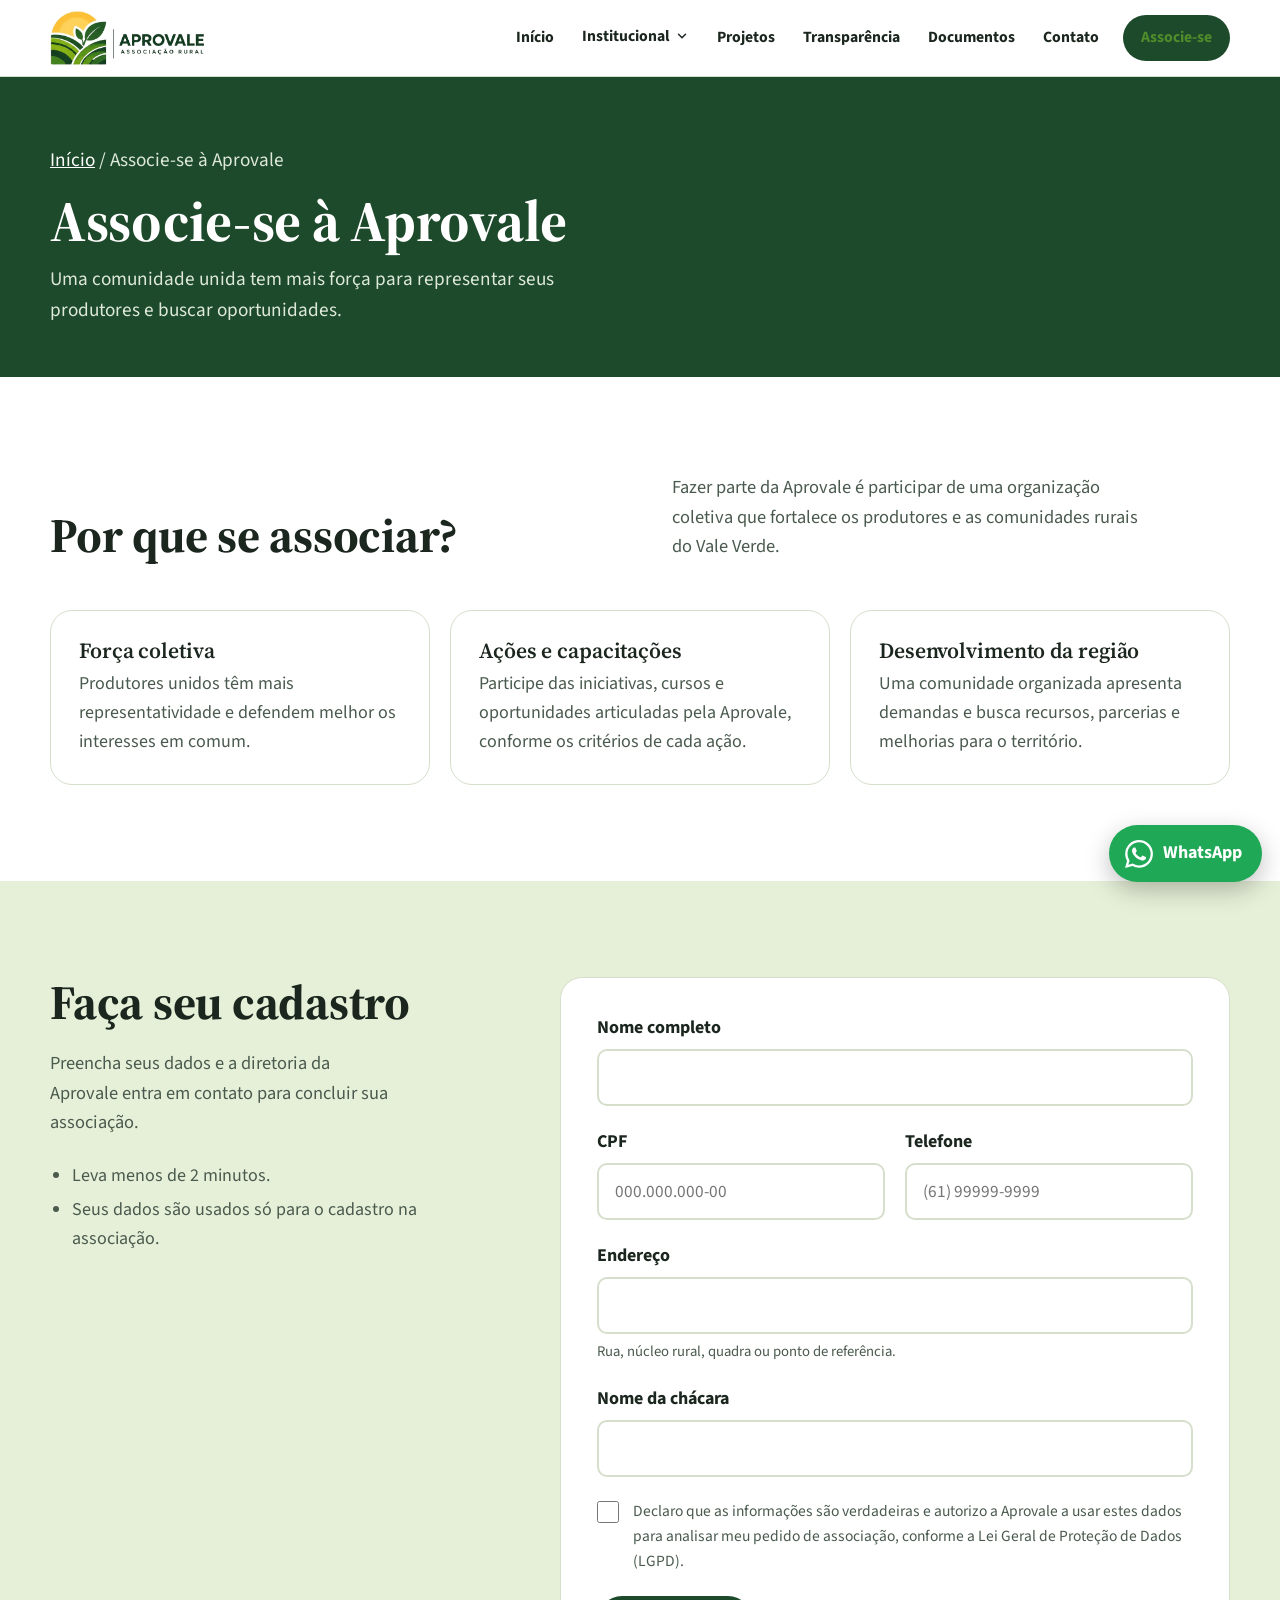
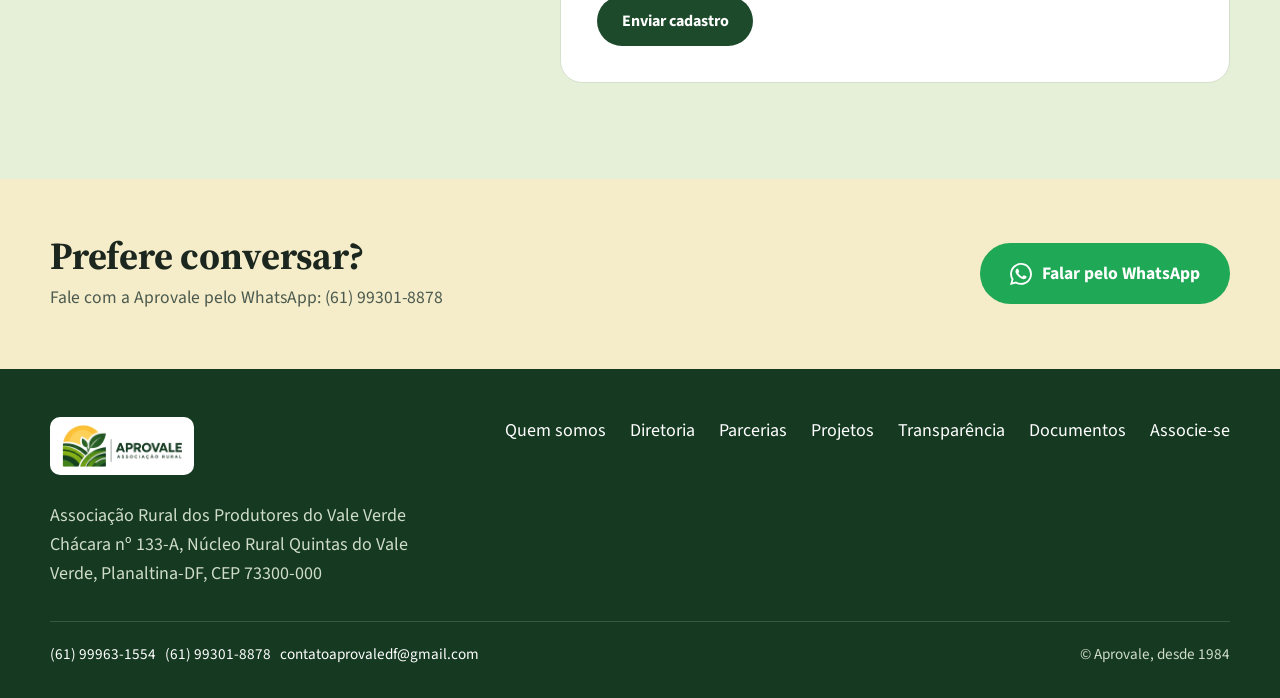
==== associe-se.html @ 52642b45 "Site da Aprovale: primeira versão para apresentação Co-Authored-By: Claude Opus 5.5 <noreply@anthrop" ====
<!doctype html>
<html lang="pt-BR">
<head>
<meta charset="utf-8">
<meta name="viewport" content="width=device-width, initial-scale=1">
<title>Associe-se – Aprovale</title>
<meta name="description" content="Faça parte da Associação Rural dos Produtores do Vale Verde (Aprovale). Preencha o cadastro e a diretoria entra em contato.">
<link rel="icon" href="img/favicon.jpg">
<link rel="preconnect" href="https://fonts.googleapis.com">
<link rel="preconnect" href="https://fonts.gstatic.com" crossorigin>
<link href="https://fonts.googleapis.com/css2?family=Source+Sans+3:ital,wght@0,400;0,600;0,700;1,400&family=Source+Serif+4:opsz,wght@8..60,600;8..60,700&display=swap" rel="stylesheet">
<link rel="stylesheet" href="css/estilo.css">
</head>
<body>
<a class="pular" href="#conteudo">Pular para o conteúdo</a>

<svg width="0" height="0" style="position:absolute" aria-hidden="true">
  <symbol id="i-folha" viewBox="0 0 24 24" fill="none" stroke="currentColor" stroke-width="2" stroke-linecap="round" stroke-linejoin="round"><path d="M11 20A7 7 0 0 1 9.8 6.1C15.5 5 17 4.48 19 2c1 2 2 4.18 2 8 0 5.5-4.78 10-10 10Z"/><path d="M2 21c0-3 1.850-5.36 5.08-6C9.5 14.52 12 13 13 12"/></symbol>
  <symbol id="i-whats" viewBox="0 0 24 24" fill="currentColor"><path d="M17.47 14.38c-.3-.15-1.76-.87-2.03-.97-.27-.1-.47-.15-.67.15-.2.3-.77.97-.94 1.17-.17.2-.35.22-.64.07-.3-.15-1.260-.46-2.4-1.48-.89-.79-1.49-1.77-1.66-2.07-.17-.3-.02-.46.13-.6.13-.14.3-.35.45-.52.15-.18.2-.3.3-.5.1-.2.05-.38-.03-.53-.07-.15-.67-1.6-.92-2.2-.24-.58-.49-.5-.67-.5h-.57c-.2 0-.52.07-.8.37-.27.3-1.04 1.02-1.04 2.48 0 1.47 1.07 2.88 1.21 3.08.15.2 2.1 3.2 5.08 4.49.71.3 1.27.49 1.7.63.72.23 1.37.2 1.88.12.57-.09 1.76-.72 2.01-1.42.25-.7.25-1.29.17-1.42-.07-.12-.27-.2-.57-.35M12.05 21.79h-.01a9.87 9.87 0 0 1-5.030-1.38l-.36-.21-3.74.98 1-3.65-.24-.37a9.86 9.86 0 0 1-1.51-5.26c0-5.45 4.44-9.88 9.89-9.88 2.64 0 5.12 1.03 6.99 2.9a9.82 9.82 0 0 1 2.89 6.99c0 5.45-4.43 9.88-9.88 9.88m8.41-18.3A11.82 11.82 0 0 0 12.05 0C5.5 0 .16 5.34.16 11.9c0 2.1.55 4.14 1.59 5.95L.06 24l6.3-1.65a11.88 11.88 0 0 0 5.68 1.45h.01c6.55 0 11.89-5.34 11.89-11.9 0-3.18-1.24-6.17-3.48-8.41Z"/></symbol>
</svg>

<header class="topo">
  <div class="wrap">
    <a class="marca" href="index.html"><img src="img/logo.png" alt="Aprovale – Associação Rural, página inicial" width="503" height="176"></a>
    <button class="menu-botao" type="button" aria-expanded="false" aria-controls="menu">Menu</button>
    <nav class="menu" id="menu" aria-label="Principal">
      <ul>
        <li><a href="index.html">Início</a></li>
        <li>
          <button class="sub-botao" type="button" aria-expanded="false" aria-controls="sub-inst">Institucional <svg viewBox="0 0 24 24" fill="none" stroke="currentColor" stroke-width="2.5" stroke-linecap="round" stroke-linejoin="round" aria-hidden="true"><path d="m6 9 6 6 6-6"/></svg></button>
          <ul class="submenu" id="sub-inst">
            <li><a href="quem-somos.html">Quem somos</a></li>
            <li><a href="diretoria.html">Diretoria</a></li>
            <li><a href="parcerias.html">Parcerias</a></li>
          </ul>
        </li>
        <li><a href="index.html#projetos">Projetos</a></li>
        <li><a href="index.html#transparencia">Transparência</a></li>
        <li><a href="documentos.html">Documentos</a></li>
        <li><a href="index.html#contato">Contato</a></li>
        <li><a class="menu-cta" href="associe-se.html" aria-current="page">Associe-se</a></li>
      </ul>
    </nav>
  </div>
</header>

<main id="conteudo">
<section class="pagina-topo">
  <div class="wrap">
    <p class="trilha"><a href="index.html">Início</a> / Associe-se à Aprovale</p>
    <h1>Associe-se à Aprovale</h1>
    <p>Uma comunidade unida tem mais força para representar seus produtores e buscar oportunidades.</p>
  </div>
</section>

<section class="secao">
  <div class="wrap">
    <div class="secao-cabeca">
      <h2>Por que se associar?</h2>
      <p>Fazer parte da Aprovale é participar de uma organização coletiva que fortalece os produtores e as comunidades rurais do Vale Verde.</p>
    </div>
    <ul class="cartoes">
      <li class="cartao"><h3>Força coletiva</h3><p>Produtores unidos têm mais representatividade e defendem melhor os interesses em comum.</p></li>
      <li class="cartao"><h3>Ações e capacitações</h3><p>Participe das iniciativas, cursos e oportunidades articuladas pela Aprovale, conforme os critérios de cada ação.</p></li>
      <li class="cartao"><h3>Desenvolvimento da região</h3><p>Uma comunidade organizada apresenta demandas e busca recursos, parcerias e melhorias para o território.</p></li>
    </ul>
  </div>
</section>

<section class="secao transp" id="cadastro">
  <div class="wrap associe">
    <div class="associe-texto">
      <h2>Faça seu cadastro</h2>
      <p>Preencha seus dados e a diretoria da Aprovale entra em contato para concluir sua associação.</p>
      <ul>
        <li>Leva menos de 2 minutos.</li>
        <li>Seus dados são usados só para o cadastro na associação.</li>
      </ul>
    </div>

    <form class="cadastro" data-envio="https://formsubmit.co/ajax/contatoaprovaledf@gmail.com" data-sucesso="Cadastro enviado. A diretoria vai entrar em contato pelo telefone informado.">
      <input type="hidden" name="_subject" value="Novo pedido de associação – site Aprovale">
      <input type="hidden" name="_template" value="table">
      <input type="text" name="_honey" class="mel" tabindex="-1" autocomplete="off" aria-hidden="true">

      <div class="campo inteiro">
        <label for="nome">Nome completo</label>
        <input type="text" id="nome" name="Nome completo" autocomplete="name" required minlength="5" data-error="nome-erro">
        <span class="erro-msg" id="nome-erro">Digite seu nome completo.</span>
      </div>
      <div class="campo">
        <label for="cpf">CPF</label>
        <input type="text" id="cpf" name="CPF" inputmode="numeric" placeholder="000.000.000-00" maxlength="14" required pattern="\d{3}\.\d{3}\.\d{3}-\d{2}" data-mascara="cpf" data-error="cpf-erro">
        <span class="erro-msg" id="cpf-erro">Digite um CPF válido, com 11 números.</span>
      </div>
      <div class="campo">
        <label for="telefone">Telefone</label>
        <input type="tel" id="telefone" name="Telefone" autocomplete="tel-national" inputmode="tel" placeholder="(61) 99999-9999" maxlength="15" required pattern="\(\d{2}\) \d{4,5}-\d{4}" data-mascara="telefone" data-error="tel-erro">
        <span class="erro-msg" id="tel-erro">Digite o telefone com DDD.</span>
      </div>
      <div class="campo inteiro">
        <label for="endereco">Endereço</label>
        <input type="text" id="endereco" name="Endereço" autocomplete="street-address" required minlength="5" data-error="end-erro" data-descricao="end-dica" aria-describedby="end-dica">
        <span class="dica" id="end-dica">Rua, núcleo rural, quadra ou ponto de referência.</span>
        <span class="erro-msg" id="end-erro">Digite seu endereço.</span>
      </div>
      <div class="campo inteiro">
        <label for="chacara">Nome da chácara</label>
        <input type="text" id="chacara" name="Nome da chácara" required data-error="chacara-erro">
        <span class="erro-msg" id="chacara-erro">Digite o nome da chácara.</span>
      </div>
      <div class="consentimento">
        <input type="checkbox" id="lgpd" name="Autorizou uso dos dados" value="Sim" required data-error="lgpd-erro">
        <label for="lgpd">Declaro que as informações são verdadeiras e autorizo a Aprovale a usar estes dados para analisar meu pedido de associação, conforme a Lei Geral de Proteção de Dados (LGPD).</label>
        <span class="erro-msg" id="lgpd-erro">Marque esta opção para enviar o cadastro.</span>
      </div>
      <div class="form-rodape">
        <button class="btn btn-mata" type="submit">Enviar cadastro</button>
        <p class="form-status" role="status" aria-live="polite"></p>
      </div>
    </form>
  </div>
</section>
</main>

<section class="faixa-whats" aria-labelledby="whats-titulo">
  <div class="wrap">
    <div>
      <h2 id="whats-titulo">Prefere conversar?</h2>
      <p>Fale com a Aprovale pelo WhatsApp: (61) 99301-8878</p>
    </div>
    <a class="btn btn-whats" href="https://wa.me/5561993018878?text=Ol%C3%A1!%20Vim%20pelo%20site%20da%20Aprovale." target="_blank" rel="noopener">
      <svg aria-hidden="true"><use href="#i-whats"/></svg> Falar pelo WhatsApp
    </a>
  </div>
</section>

<footer class="rodape">
  <div class="wrap">
    <div>
      <a class="rodape-logo" href="index.html"><img src="img/logo.png" alt="Aprovale – Associação Rural, página inicial" width="503" height="176" loading="lazy"></a>
      <p style="margin-top:18px; max-width:40ch">Associação Rural dos Produtores do Vale Verde<br>Chácara nº 133-A, Núcleo Rural Quintas do Vale Verde, Planaltina-DF, CEP 73300-000</p>
    </div>
    <nav aria-label="Rodapé">
      <ul>
        <li><a href="quem-somos.html">Quem somos</a></li>
        <li><a href="diretoria.html">Diretoria</a></li>
        <li><a href="parcerias.html">Parcerias</a></li>
        <li><a href="index.html#projetos">Projetos</a></li>
        <li><a href="index.html#transparencia">Transparência</a></li>
        <li><a href="documentos.html">Documentos</a></li>
        <li><a href="associe-se.html">Associe-se</a></li>
      </ul>
    </nav>
    <div class="rodape-base">
      <span><a href="tel:+5561999631554">(61) 99963-1554</a> &nbsp; <a href="tel:+5561993018878">(61) 99301-8878</a> &nbsp; <a href="mailto:contatoaprovaledf@gmail.com">contatoaprovaledf@gmail.com</a></span>
      <span>© Aprovale, desde 1984</span>
    </div>
  </div>
</footer>

<a class="whats-flutuante" href="https://wa.me/5561993018878?text=Ol%C3%A1!%20Vim%20pelo%20site%20da%20Aprovale." target="_blank" rel="noopener" aria-label="Falar pelo WhatsApp">
  <svg aria-hidden="true"><use href="#i-whats"/></svg><span>WhatsApp</span>
</a>

<script src="js/site.js" defer></script>
</body>
</html>
---- css/estilo.css ----
:root {
  --mata: #1d4a2b;       /* verde escuro do logo */
  --mata-2: #163a21;
  --folha: #4f8c2b;      /* verde folha */
  --broto: #e6f0d8;      /* verde bem claro, fundos */
  --sol: #f2a21b;        /* amarelo-sol do logo */
  --palha: #f5ecc9;      /* creme do logo, usado só em faixas */
  --papel: #ffffff;
  --tinta: #1b261e;
  --tinta-suave: #4a5a4e;
  --linha: #d5dfcb;
  --whats: #1fa855;
  --erro: #b3261e;
  --raio-g: 22px;
  --raio-p: 10px;
  --largura: 1180px;
  --titulo: "Source Serif 4", Georgia, "Times New Roman", serif;
  --texto: "Source Sans 3", "Segoe UI", system-ui, sans-serif;
}

*, *::before, *::after { box-sizing: border-box; }
html { scroll-padding-top: 88px; }
@media (prefers-reduced-motion: no-preference) { html { scroll-behavior: smooth; } }
body {
  margin: 0;
  background: var(--papel);
  color: var(--tinta);
  font: 400 1.125rem/1.6 var(--texto);
  -webkit-font-smoothing: antialiased;
}
img { max-width: 100%; height: auto; display: block; }
a { color: var(--mata); }
h1, h2, h3 { font-family: var(--titulo); line-height: 1.08; margin: 0; letter-spacing: -0.005em; }
h2 { font-size: clamp(2rem, 4.2vw, 3rem); font-weight: 700; }
h3 { font-size: 1.35rem; font-weight: 600; }
p { margin: 0; }
.wrap { width: min(100% - 32px, var(--largura)); margin-inline: auto; }
.visually-hidden:where(:not(:focus-within, :active)) {
  position: absolute !important; clip-path: inset(50%) !important; overflow: hidden !important;
  width: 1px !important; height: 1px !important; margin: -1px !important; padding: 0 !important;
  border: 0 !important; white-space: nowrap !important;
}
:focus-visible { outline: 3px solid var(--sol); outline-offset: 3px; border-radius: 4px; }
.pular { position: absolute; left: 16px; top: -60px; background: var(--mata); color: #fff; padding: 10px 16px; border-radius: var(--raio-p); z-index: 100; }
.pular:focus { top: 12px; }

/* ---------- botões ---------- */
.btn {
  display: inline-flex; align-items: center; gap: .55em; justify-content: center;
  font: 700 1rem/1 var(--texto); text-decoration: none; cursor: pointer;
  padding: .95em 1.4em; border-radius: 999px; border: 2px solid transparent;
  touch-action: manipulation;
}
.btn-sol { background: var(--sol); color: var(--mata-2); }
.btn-sol:hover { background: #ffb636; }
.btn-linha { border-color: currentColor; color: inherit; background: transparent; }
.btn-linha:hover { background: rgb(255 255 255 / .1); }
.btn-mata { background: var(--mata); color: #fff; }
.btn-mata:hover { background: var(--mata-2); }
.btn svg { width: 1.25em; height: 1.25em; flex: none; }

/* ---------- cabeçalho ---------- */
.topo { position: sticky; top: 0; z-index: 50; background: #fff; border-bottom: 1px solid var(--linha); }
.topo .wrap { display: flex; align-items: center; justify-content: space-between; gap: 24px; min-height: 76px; }
.marca img { height: 54px; width: auto; }
.menu ul { display: flex; gap: 4px; list-style: none; margin: 0; padding: 0; }
.menu a { display: block; padding: 10px 12px; text-decoration: none; color: var(--tinta); font-weight: 700; font-size: .98rem; border-radius: var(--raio-p); }
.menu a:hover { background: var(--broto); }
.menu .menu-cta { background: var(--mata); color: #fff; margin-left: 8px; padding-inline: 18px; border-radius: 999px; }
.menu .menu-cta:hover { background: var(--mata-2); }
.menu-botao { display: none; }
@media (max-width: 960px) {
  .menu-botao { display: inline-flex; align-items: center; gap: 8px; background: none; border: 2px solid var(--mata); color: var(--mata); font: 700 1rem var(--texto); padding: 8px 14px; border-radius: 999px; cursor: pointer; }
  .menu { position: absolute; inset: 100% 0 auto; background: #fff; border-bottom: 1px solid var(--linha); display: none; }
  .menu.aberto { display: block; }
  .menu ul { flex-direction: column; padding: 8px 16px 20px; }
  .menu a { padding: 14px 8px; font-size: 1.1rem; }
  .menu .menu-cta { margin: 8px 0 0; text-align: center; }
}

/* ---------- hero ---------- */
.hero { position: relative; isolation: isolate; color: #fff; background: var(--mata-2); overflow: hidden; }
.hero-fundo { position: absolute; inset: 0; width: 100%; height: 100%; object-fit: cover; object-position: 70% center; z-index: -2; }
.hero::before { /* escurece o lado do texto para dar leitura */
  content: ""; position: absolute; inset: 0; z-index: -1;
  background: linear-gradient(90deg, rgb(14 36 20 / .88) 0%, rgb(14 36 20 / .7) 38%, rgb(14 36 20 / .15) 70%, rgb(14 36 20 / 0) 100%);
}
.hero .wrap { min-height: min(78vh, 720px); display: flex; flex-direction: column; justify-content: center; padding-block: 80px; }
.hero h1 { font-size: clamp(2.5rem, 5.6vw, 4.3rem); font-weight: 700; max-width: 14ch; text-shadow: 0 2px 18px rgb(0 0 0 / .35); }
.hero p { font-size: 1.25rem; max-width: 36ch; margin-top: 22px; color: #eef3ea; }
.hero .acoes { display: flex; flex-wrap: wrap; gap: 12px; margin-top: 34px; }
@media (max-width: 860px) {
  .hero .wrap { min-height: 0; padding-block: 64px 72px; }
  .hero::before { background: linear-gradient(180deg, rgb(14 36 20 / .55) 0%, rgb(14 36 20 / .85) 100%); }
}

/* ---------- seções ---------- */
.secao { padding-block: 96px; }
.secao-cabeca { display: grid; grid-template-columns: minmax(0, 1fr) minmax(0, 1fr); gap: 32px 64px; align-items: end; margin-bottom: 48px; }
.secao-cabeca p { color: var(--tinta-suave); font-size: 1.15rem; max-width: 52ch; }
@media (max-width: 860px) { .secao { padding-block: 64px; } .secao-cabeca { grid-template-columns: 1fr; margin-bottom: 32px; } }

/* ---------- quem somos ---------- */
.quem { display: grid; grid-template-columns: 0.9fr 1.1fr; gap: 64px; align-items: start; }
.quem-intro p { font-size: 1.3rem; line-height: 1.5; margin-top: 24px; max-width: 30ch; }
.quem-intro img { margin-top: 36px; border-radius: var(--raio-g); aspect-ratio: 4 / 3; object-fit: cover; width: 100%; }
.objetivos { list-style: none; margin: 0; padding: 0; border-top: 2px solid var(--mata); }
.objetivos li { display: grid; grid-template-columns: 44px 1fr; gap: 16px; padding: 22px 0; border-bottom: 1px solid var(--linha); }
.objetivos svg { width: 32px; height: 32px; color: var(--folha); margin-top: 2px; }
.objetivos strong { display: block; font-family: var(--titulo); font-size: 1.2rem; font-weight: 600; margin-bottom: 4px; }
.objetivos span { color: var(--tinta-suave); }
@media (max-width: 860px) { .quem { grid-template-columns: 1fr; gap: 40px; } }

/* ---------- vitrine de cursos (o destaque da página) ---------- */
.vitrine-secao { background: var(--mata-2); color: #fff; }
.vitrine-secao .secao-cabeca p { color: #cfdcc8; }

.vitrine { position: relative; }
.vitrine-palco { position: relative; border-radius: var(--raio-g); overflow: hidden; background: #0d2414; }
.vitrine-trilho {
  position: relative; display: flex; overflow-x: auto; scroll-snap-type: x mandatory;
  scrollbar-width: none; touch-action: pan-x pan-y; height: clamp(320px, 62vh, 640px);
}
.vitrine-trilho::-webkit-scrollbar { display: none; }
@media (prefers-reduced-motion: no-preference) { .vitrine-trilho { scroll-behavior: smooth; } }
.slide { flex: 0 0 100%; margin: 0; position: relative; scroll-snap-align: center; overflow: hidden; }
.slide-fundo { /* fundo desfocado atrás da foto */
  position: absolute; inset: -40px; background-position: center; background-size: cover; background-repeat: no-repeat;
  filter: blur(28px) brightness(.55) saturate(1.1);
}
.slide img { position: absolute; inset: 0; width: 100%; height: 100%; object-fit: contain; }
.vitrine-setas { position: absolute; inset: 0; display: flex; align-items: center; justify-content: space-between; padding: 0 16px; pointer-events: none; z-index: 2; }
.vitrine-setas button, .vitrine-pausa {
  pointer-events: auto; width: 52px; height: 52px; border-radius: 50%; border: 0; cursor: pointer;
  background: rgb(255 255 255 / .92); color: var(--mata-2); display: grid; place-items: center;
  box-shadow: 0 4px 18px rgb(0 0 0 / .3); touch-action: manipulation;
}
.vitrine-setas button:hover, .vitrine-pausa:hover { background: #fff; }
.vitrine-setas svg, .vitrine-pausa svg { width: 24px; height: 24px; }
.vitrine-pausa { position: absolute; right: 16px; bottom: 16px; z-index: 3; width: auto; height: 44px; padding: 0 16px; border-radius: 999px; gap: 8px; display: inline-flex; align-items: center; font: 700 .95rem var(--texto); }
.vitrine-pausa svg { width: 18px; height: 18px; }
.vitrine-pausa[data-pausado="true"] .ic-pausa, .vitrine-pausa[data-pausado="false"] .ic-play { display: none; }
.vitrine-progresso { position: absolute; left: 0; bottom: 0; height: 4px; width: 100%; background: var(--sol); transform-origin: left; transform: scaleX(0); z-index: 3; }


.miniaturas { display: flex; gap: 8px; overflow-x: auto; padding: 12px 2px 6px; scrollbar-width: thin; scrollbar-color: rgb(255 255 255 / .3) transparent; }
.miniaturas button { flex: none; width: 96px; aspect-ratio: 4 / 3; padding: 0; border: 3px solid transparent; border-radius: 8px; overflow: hidden; cursor: pointer; background: none; opacity: .6; touch-action: manipulation; }
.miniaturas button:hover { opacity: .9; }
.miniaturas button[aria-current="true"] { border-color: var(--sol); opacity: 1; }
.miniaturas img { width: 100%; height: 100%; object-fit: cover; }
@media (max-width: 640px) {
  .vitrine-setas button { width: 44px; height: 44px; }
  .vitrine-trilho { height: auto; aspect-ratio: 4 / 3; }
  .miniaturas button { width: 76px; }
}

/* ---------- diretoria ---------- */
.diretoria { display: grid; grid-template-columns: repeat(3, 1fr); gap: 0; border-top: 2px solid var(--mata); }
.diretoria li { list-style: none; padding: 32px 28px 8px 0; display: grid; grid-template-columns: 72px 1fr; gap: 18px; align-items: center; }
.diretoria li + li { border-left: 1px solid var(--linha); padding-left: 28px; }
.diretoria ul { display: contents; }
.monograma { width: 72px; aspect-ratio: 1; border-radius: 50%; background: var(--broto); color: var(--mata); display: grid; place-items: center; font: 700 1.5rem var(--titulo); }
.diretoria li:first-child .monograma { background: var(--sol); color: var(--mata-2); }
.cargo { color: var(--folha); font-weight: 700; }
.nome { font-family: var(--titulo); font-size: 1.3rem; font-weight: 600; line-height: 1.2; }
@media (max-width: 860px) {
  .diretoria { grid-template-columns: 1fr; }
  .diretoria li { padding: 22px 0; border-bottom: 1px solid var(--linha); }
  .diretoria li + li { border-left: 0; padding-left: 0; }
}

/* ---------- transparência ---------- */
.transp { background: var(--broto); }
.leis { display: grid; grid-template-columns: 1fr 1fr; gap: 20px; margin-bottom: 48px; }
.lei { background: #fff; border-radius: var(--raio-g); padding: 28px; border: 1px solid var(--linha); }
.lei h3 { margin-bottom: 6px; }
.lei .apelido { color: var(--folha); font-weight: 700; margin-bottom: 12px; }
.lei p + p { margin-top: 10px; color: var(--tinta-suave); }
.lei a { font-weight: 700; display: inline-block; margin-top: 14px; }
@media (max-width: 760px) { .leis { grid-template-columns: 1fr; } }
.tabela-titulo { display: flex; flex-wrap: wrap; justify-content: space-between; align-items: end; gap: 12px; margin-bottom: 16px; }
.tabela-titulo p { color: var(--tinta-suave); }
.tabela-rolagem { overflow-x: auto; background: #fff; border-radius: var(--raio-g); border: 1px solid var(--linha); }
table { width: 100%; border-collapse: collapse; min-width: 760px; font-size: .98rem; }
th, td { text-align: left; padding: 16px 18px; border-bottom: 1px solid var(--linha); vertical-align: top; }
th { background: var(--mata); color: #fff; font-weight: 700; }
th:first-child { border-top-left-radius: calc(var(--raio-g) - 1px); }
th:last-child { border-top-right-radius: calc(var(--raio-g) - 1px); }
tbody tr:last-child td { border-bottom: 0; }
.vazio td { text-align: center; color: var(--tinta-suave); padding: 40px 24px; }
.vazio strong { display: block; color: var(--tinta); font-size: 1.1rem; margin-bottom: 4px; }
.docs { display: grid; grid-template-columns: repeat(4, 1fr); gap: 16px; margin-top: 48px; padding: 0; list-style: none; }
.docs li { background: #fff; border: 1px dashed #a9bb9c; border-radius: var(--raio-p); padding: 20px; }
.docs strong { display: block; font-family: var(--titulo); font-weight: 600; font-size: 1.1rem; }
.docs span { color: var(--tinta-suave); font-size: .95rem; }
@media (max-width: 860px) { .docs { grid-template-columns: 1fr 1fr; } }
@media (max-width: 480px) { .docs { grid-template-columns: 1fr; } }
.pedido { margin-top: 32px; color: var(--tinta-suave); }

/* ---------- associe-se (formulário) ---------- */
.associe { display: grid; grid-template-columns: 0.8fr 1.2fr; gap: 64px; align-items: start; }
.associe-texto p { margin-top: 20px; font-size: 1.15rem; color: var(--tinta-suave); max-width: 38ch; }
.associe-texto ul { margin: 24px 0 0; padding-left: 1.2em; color: var(--tinta-suave); }
.associe-texto li { margin-bottom: 6px; }
form.cadastro { background: #fff; border: 1px solid var(--linha); border-radius: var(--raio-g); padding: 36px; display: grid; grid-template-columns: 1fr 1fr; gap: 22px 20px; }
.campo { display: grid; gap: 6px; align-content: start; }
.campo.inteiro { grid-column: 1 / -1; }
.campo label { font-weight: 700; }
.campo .dica { color: var(--tinta-suave); font-size: .92rem; }
.campo input[type="text"], .campo input[type="tel"] {
  font: 400 1.08rem var(--texto); color: var(--tinta); padding: 14px 16px; border: 2px solid var(--linha);
  border-radius: var(--raio-p); background: var(--papel); width: 100%;
}
.campo input:focus-visible { outline: 3px solid var(--sol); outline-offset: 1px; border-color: var(--mata); }
.erro-msg { display: none; color: var(--erro); font-size: .95rem; font-weight: 700; }
.campo :is(input:user-invalid, input.user-invalid-fallback) { border-color: var(--erro); background: #fdf0ef; }
.campo :is(input:user-invalid, input.user-invalid-fallback) ~ .erro-msg { display: block; }
.consentimento { grid-column: 1 / -1; display: grid; grid-template-columns: 24px 1fr; gap: 12px; align-items: start; color: var(--tinta-suave); font-size: .97rem; }
.consentimento input { width: 22px; height: 22px; margin: 2px 0 0; accent-color: var(--mata); }
.consentimento .erro-msg { grid-column: 2; }
.consentimento input:user-invalid ~ .erro-msg { display: block; }
.form-rodape { grid-column: 1 / -1; display: flex; flex-wrap: wrap; gap: 16px; align-items: center; }
.form-status { font-weight: 700; }
.form-status.ok { color: var(--folha); }
.form-status.falha { color: var(--erro); }
.mel { position: absolute; left: -9999px; }
@media (max-width: 860px) {
  .associe { grid-template-columns: 1fr; gap: 32px; }
  form.cadastro { grid-template-columns: 1fr; padding: 24px 20px; }
}

/* ---------- faixa WhatsApp + rodapé ---------- */
.faixa-whats { background: var(--palha); }
.faixa-whats .wrap { display: flex; flex-wrap: wrap; align-items: center; justify-content: space-between; gap: 24px; padding-block: 56px; }
.faixa-whats h2 { font-size: clamp(1.7rem, 3.4vw, 2.4rem); }
.faixa-whats p { margin-top: 8px; color: var(--tinta-suave); font-size: 1.1rem; }
.btn-whats { background: var(--whats); color: #fff; font-size: 1.1rem; padding: 1em 1.6em; }
.btn-whats:hover { background: #178f47; }
.rodape { background: var(--mata-2); color: #cfdcc8; padding-block: 48px 32px; }
.rodape .wrap { display: grid; grid-template-columns: auto 1fr; gap: 32px 64px; align-items: start; }
.rodape-logo { background: #fff; border-radius: var(--raio-p); padding: 8px 12px; display: inline-block; }
.rodape-logo img { height: 42px; width: auto; }
.rodape nav ul { display: flex; flex-wrap: wrap; gap: 8px 24px; list-style: none; margin: 0; padding: 0; justify-content: flex-end; }
.rodape a { color: #fff; text-decoration: none; }
.rodape a:hover { text-decoration: underline; }
.rodape-base { grid-column: 1 / -1; border-top: 1px solid rgb(255 255 255 / .15); padding-top: 20px; display: flex; flex-wrap: wrap; justify-content: space-between; gap: 12px; font-size: .95rem; }
@media (max-width: 760px) { .rodape .wrap { grid-template-columns: 1fr; } .rodape nav ul { justify-content: flex-start; } }

.whats-flutuante {
  position: fixed; right: 18px; bottom: 18px; z-index: 60; display: inline-flex; align-items: center; gap: 10px;
  background: var(--whats); color: #fff; text-decoration: none; font-weight: 700; border-radius: 999px;
  padding: 14px 20px 14px 16px; box-shadow: 0 8px 24px rgb(0 0 0 / .25);
}
.whats-flutuante:hover { background: #178f47; }
.whats-flutuante svg { width: 28px; height: 28px; }
@media (max-width: 640px) { .whats-flutuante span { display: none; } .whats-flutuante { padding: 14px; } }

/* =====================================================================
   Estrutura de várias páginas
   ===================================================================== */

/* ---------- menu suspenso "Institucional" ---------- */
.menu li { position: relative; }
.menu a[aria-current="page"] { color: var(--folha); }
.sub-botao {
  display: flex; align-items: center; gap: 6px; padding: 10px 12px; background: none; border: 0;
  font: 700 .98rem var(--texto); color: var(--tinta); cursor: pointer; border-radius: var(--raio-p);
}
.sub-botao:hover { background: var(--broto); }
.sub-botao svg { width: 14px; height: 14px; }
.sub-botao.ativo { color: var(--folha); }
.submenu {
  display: none; position: absolute; top: 100%; left: 0; min-width: 210px; z-index: 5;
  flex-direction: column; gap: 2px; list-style: none; margin: 0; padding: 6px;
  background: #fff; border: 1px solid var(--linha); border-radius: var(--raio-p);
  box-shadow: 0 12px 30px rgb(22 58 33 / .14);
}
.menu .submenu { display: none; flex-direction: column; }
.menu li:hover > .submenu,
.menu li:focus-within > .submenu,
.sub-botao[aria-expanded="true"] + .submenu { display: flex; }
@media (max-width: 960px) {
  .menu .submenu { display: flex; position: static; border: 0; box-shadow: none; padding: 0 0 0 16px; min-width: 0; }
  .sub-botao { padding: 14px 8px; font-size: 1.1rem; width: 100%; cursor: default; }
  .sub-botao:hover { background: none; }
  .sub-botao svg { display: none; }
}

/* ---------- topo das páginas internas ---------- */
.pagina-topo { background: var(--mata); color: #fff; padding-block: 56px 52px; }
.pagina-topo h1 { font-size: clamp(2.3rem, 5vw, 3.6rem); font-weight: 700; }
.pagina-topo p { margin-top: 12px; font-size: 1.2rem; color: #dfe9da; max-width: 52ch; }
.trilha { font-size: .95rem; margin-bottom: 14px; color: #cfdcc8; }
.trilha a { color: #fff; }

.texto-corrido { max-width: 68ch; font-size: 1.15rem; }
.texto-corrido p + p { margin-top: 1em; }
.texto-corrido h2 { margin-bottom: 20px; }

.dois-col { display: grid; grid-template-columns: 1.1fr 0.9fr; gap: 64px; align-items: start; }
.dois-col img { border-radius: var(--raio-g); aspect-ratio: 4 / 3; object-fit: cover; width: 100%; }
@media (max-width: 860px) { .dois-col { grid-template-columns: 1fr; gap: 36px; } }

/* ---------- cartões (parcerias, por que se associar) ---------- */
.cartoes { display: grid; grid-template-columns: repeat(3, 1fr); gap: 20px; padding: 0; margin: 0; list-style: none; }
.cartao { border: 1px solid var(--linha); border-radius: var(--raio-g); padding: 28px; background: #fff; }
.cartao h3 { margin-bottom: 8px; }
.cartao p { color: var(--tinta-suave); }
@media (max-width: 860px) { .cartoes { grid-template-columns: 1fr; } }

/* ---------- vitrine: contador e texto dos cursos ---------- */
.vitrine-contador {
  position: absolute; left: 16px; top: 16px; z-index: 3; background: rgb(0 0 0 / .55); color: #fff;
  padding: 6px 14px; border-radius: 999px; font-weight: 700; font-size: .95rem;
}
.cursos-texto { margin-top: 56px; display: grid; grid-template-columns: 0.8fr 1.2fr; gap: 24px 64px; align-items: start; }
.cursos-texto h3 { font-size: clamp(1.6rem, 3vw, 2.1rem); font-weight: 700; }
.cursos-texto > div > p { color: #cfdcc8; margin-top: 14px; font-size: 1.12rem; }
.cursos-lista { list-style: none; margin: 0; padding: 0; border-top: 1px solid rgb(255 255 255 / .2); }
.cursos-lista li { padding: 18px 0; border-bottom: 1px solid rgb(255 255 255 / .2); }
.cursos-lista strong { display: block; font-family: var(--titulo); font-size: 1.25rem; font-weight: 600; color: #fff; margin-bottom: 2px; }
.cursos-lista span { color: #d8e4d2; }
@media (max-width: 860px) { .cursos-texto { grid-template-columns: 1fr; margin-top: 40px; } }

/* ---------- diretoria (página própria, 6 cargos) ---------- */
.diretoria { grid-template-columns: repeat(3, 1fr); gap: 0 32px; border-top: 0; padding: 0; margin: 0; }
.diretoria li, .diretoria li + li { border-left: 0; border-top: 2px solid var(--mata); padding: 28px 0; }
.diretoria li.vaga { border-top-color: var(--linha); }
.diretoria li.vaga .nome { color: var(--tinta-suave); font-style: italic; font-weight: 400; }
.diretoria li.vaga .monograma { background: #f1f4ee; color: #9aa89c; }
@media (max-width: 860px) { .diretoria { grid-template-columns: 1fr; } .diretoria li { border-bottom: 0; } }

/* ---------- contato ---------- */
.contato { display: grid; grid-template-columns: 0.85fr 1.15fr; gap: 56px; align-items: start; }
.contato-info { display: grid; gap: 24px; margin: 0; }
.contato-info dt { font-weight: 700; color: var(--mata); }
.contato-info dd { margin: 4px 0 0; color: var(--tinta-suave); }
.contato-info a { color: var(--tinta); font-weight: 600; }
@media (max-width: 860px) { .contato { grid-template-columns: 1fr; gap: 36px; } }
.campo input[type="email"], .campo textarea {
  font: 400 1.08rem var(--texto); color: var(--tinta); padding: 14px 16px; border: 2px solid var(--linha);
  border-radius: var(--raio-p); background: #fff; width: 100%;
}
.campo textarea { min-height: 140px; resize: vertical; }
.campo :is(textarea:user-invalid) { border-color: var(--erro); background: #fdf0ef; }
.campo textarea:user-invalid ~ .erro-msg { display: block; }
.campo input[type="text"], .campo input[type="tel"] { background: #fff; }

/* ---------- documentos ---------- */
.docs-pagina { grid-template-columns: repeat(3, 1fr); margin-top: 0; }
@media (max-width: 860px) { .docs-pagina { grid-template-columns: 1fr 1fr; } }
@media (max-width: 480px) { .docs-pagina { grid-template-columns: 1fr; } }
.ver-docs { margin-top: 28px; }
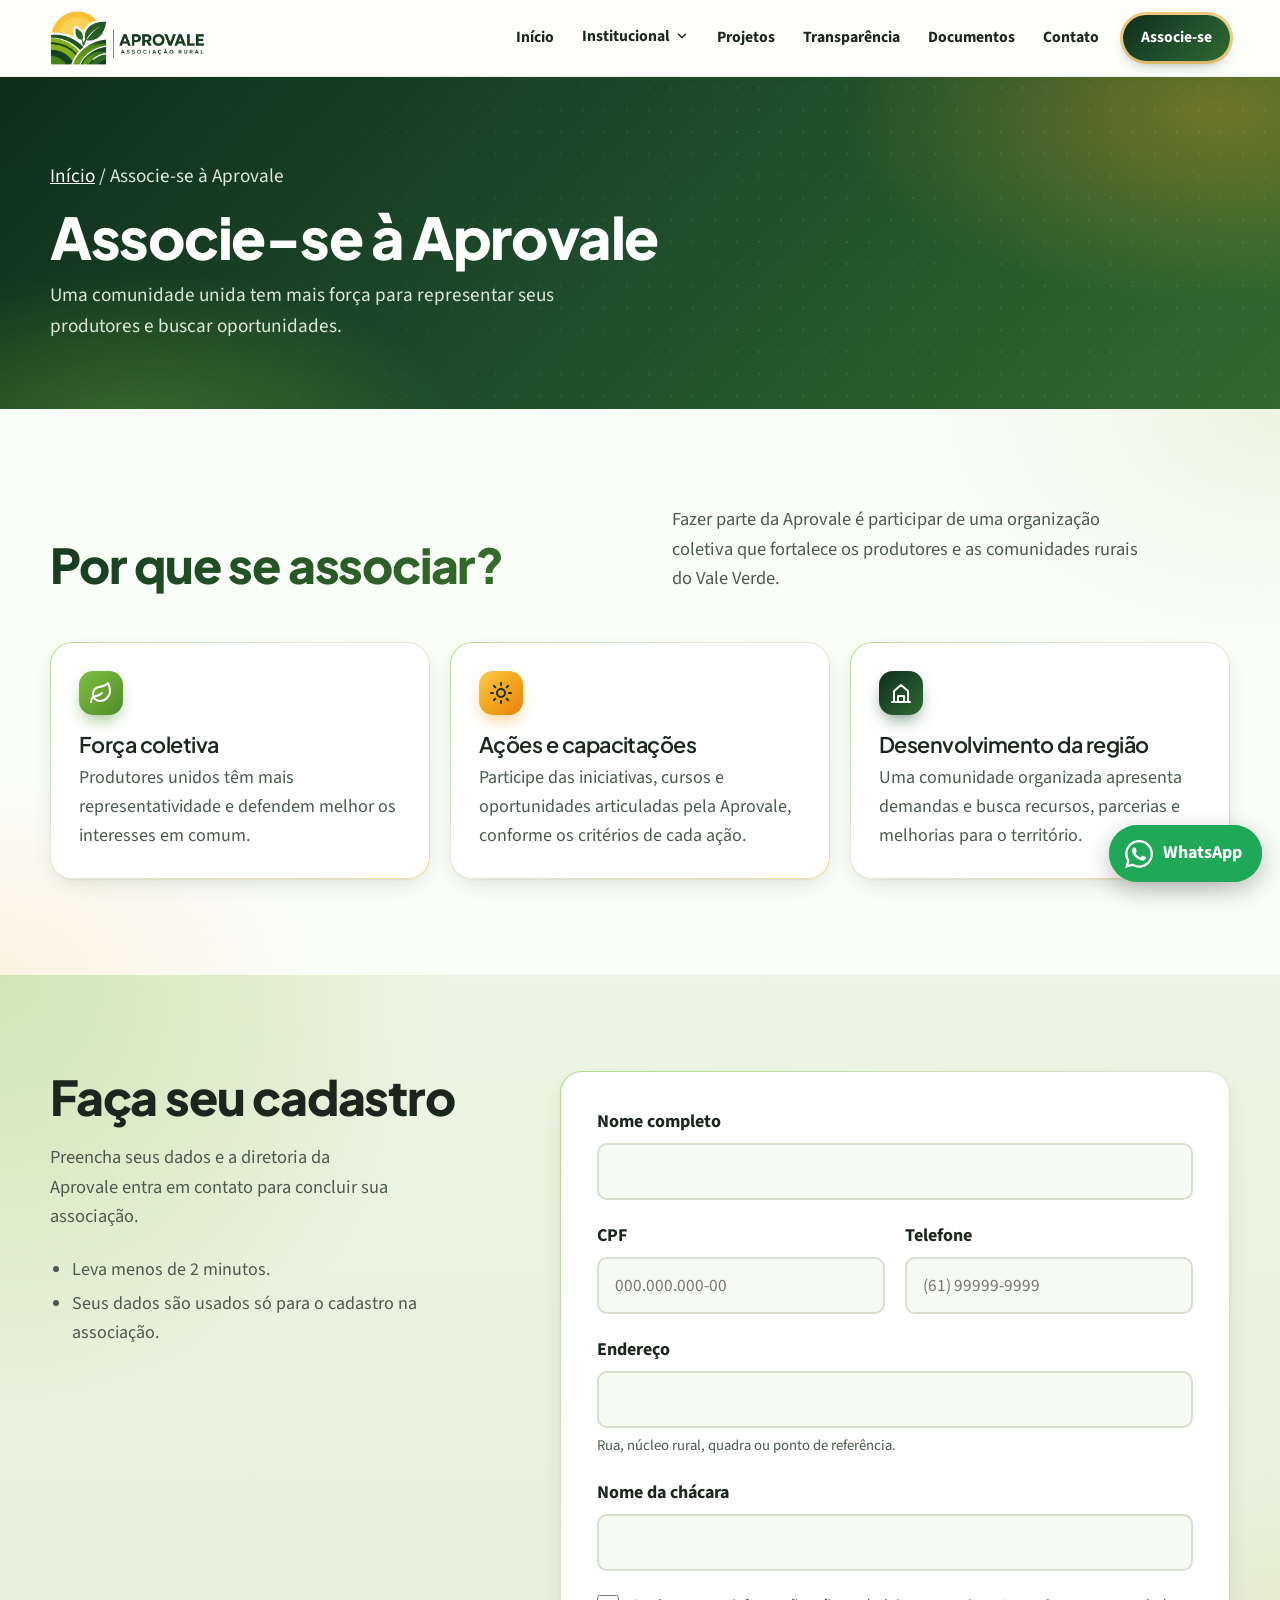
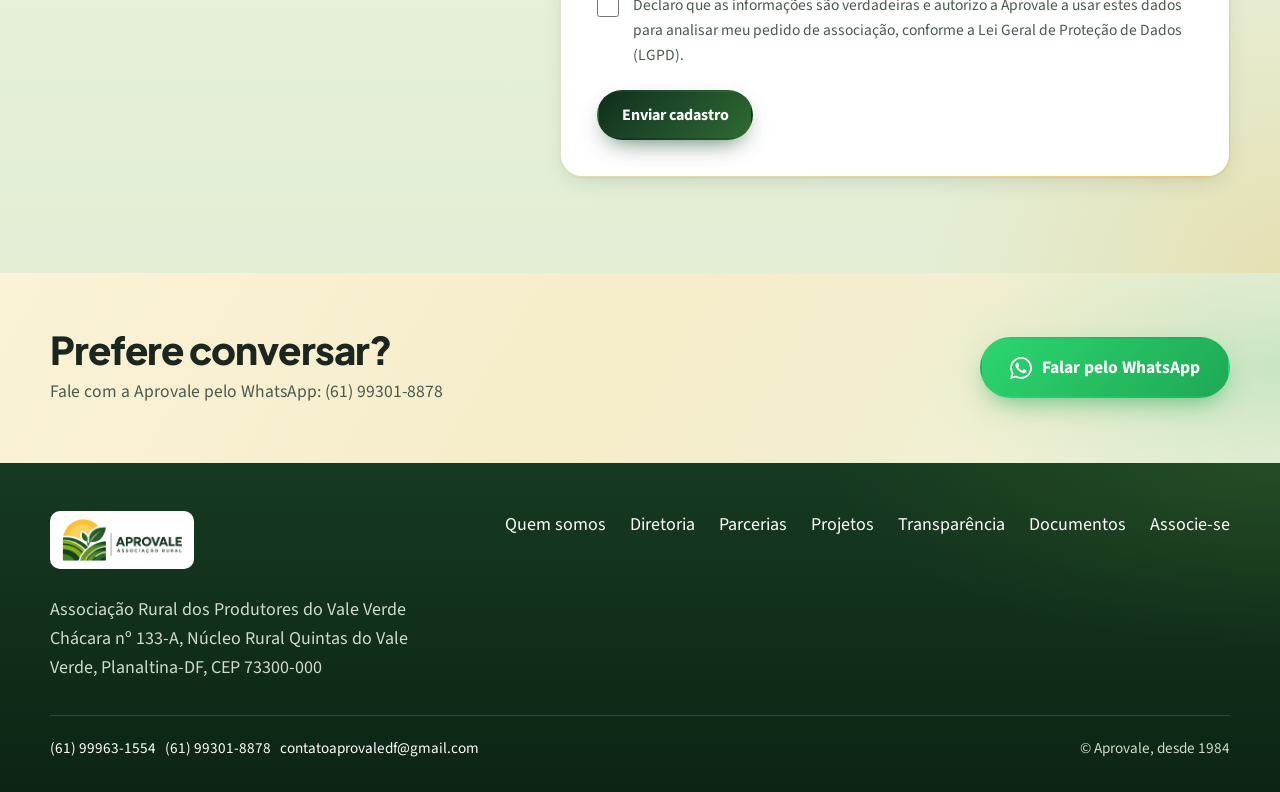
==== commit 9b4a6f8b: "Visual moderno: gradientes, cabeçalho de vidro, animações e nova tipografia - Títulos em Plus Jakart" ====
--- a/associe-se.html
+++ b/associe-se.html
@@ -8,7 +8,7 @@
 <link rel="icon" href="img/favicon.jpg">
 <link rel="preconnect" href="https://fonts.googleapis.com">
 <link rel="preconnect" href="https://fonts.gstatic.com" crossorigin>
-<link href="https://fonts.googleapis.com/css2?family=Source+Sans+3:ital,wght@0,400;0,600;0,700;1,400&family=Source+Serif+4:opsz,wght@8..60,600;8..60,700&display=swap" rel="stylesheet">
+<link href="https://fonts.googleapis.com/css2?family=Source+Sans+3:ital,wght@0,400;0,600;0,700;1,400&family=Plus+Jakarta+Sans:wght@500;600;700;800&display=swap" rel="stylesheet">
 <link rel="stylesheet" href="css/estilo.css">
 </head>
 <body>
--- a/css/estilo.css
+++ b/css/estilo.css
@@ -351,3 +351,192 @@
 @media (max-width: 860px) { .docs-pagina { grid-template-columns: 1fr 1fr; } }
 @media (max-width: 480px) { .docs-pagina { grid-template-columns: 1fr; } }
 .ver-docs { margin-top: 28px; }
+
+/* =====================================================================
+   Visual moderno – gradientes, vidro, brilho e animações
+   (camada por cima do estilo original; para voltar, apague daqui até o fim)
+   ===================================================================== */
+:root {
+  --titulo: "Plus Jakarta Sans", "Segoe UI", system-ui, sans-serif;
+  --grad-mata: linear-gradient(135deg, #0f2e19 0%, #1d4a2b 45%, #2f6b2f 100%);
+  --grad-sol: linear-gradient(135deg, #ffc94a 0%, #f2a21b 55%, #e8820f 100%);
+  --grad-folha: linear-gradient(135deg, #7fbf3f 0%, #4f8c2b 100%);
+  --sombra-suave: 0 1px 2px rgb(22 58 33 / .06), 0 8px 24px -8px rgb(22 58 33 / .18);
+  --sombra-alta: 0 2px 4px rgb(22 58 33 / .06), 0 24px 48px -12px rgb(22 58 33 / .32);
+}
+h1, h2, h3 { letter-spacing: -0.025em; }
+h2 { font-weight: 800; }
+body { background: #fbfdf8; }
+
+/* ---------- cabeçalho de vidro ---------- */
+.topo {
+  background: rgb(255 255 255 / .72);
+  backdrop-filter: saturate(180%) blur(16px); -webkit-backdrop-filter: saturate(180%) blur(16px);
+  border-bottom: 1px solid rgb(29 74 43 / .08);
+  transition: box-shadow .3s, background .3s;
+}
+.topo.rolado { background: rgb(255 255 255 / .88); box-shadow: 0 10px 30px -12px rgb(22 58 33 / .25); }
+.menu a, .sub-botao { transition: background .2s, color .2s; }
+.menu .menu-cta { background: var(--grad-mata); box-shadow: 0 6px 16px -6px rgb(29 74 43 / .6); }
+@media (max-width: 960px) { .menu { background: rgb(255 255 255 / .97); backdrop-filter: blur(16px); } }
+
+/* ---------- botões com gradiente e brilho ---------- */
+.btn { transition: transform .2s cubic-bezier(.2,.8,.2,1), box-shadow .2s, background .2s, filter .2s; position: relative; }
+.btn:hover { transform: translateY(-2px); }
+.btn:active { transform: translateY(0); }
+.btn-sol, .btn-sol:hover { background: var(--grad-sol); color: #1a2e12; box-shadow: 0 10px 28px -8px rgb(242 162 27 / .75); }
+.btn-sol:hover { filter: brightness(1.06); box-shadow: 0 14px 34px -8px rgb(242 162 27 / .9); }
+.btn-linha { backdrop-filter: blur(8px); background: rgb(255 255 255 / .08); border-color: rgb(255 255 255 / .55); }
+.btn-linha:hover { background: rgb(255 255 255 / .18); border-color: #fff; }
+.btn-mata, .btn-mata:hover { background: var(--grad-mata); box-shadow: 0 10px 24px -10px rgb(29 74 43 / .8); }
+.btn-mata:hover { filter: brightness(1.12); }
+.btn-whats { background: linear-gradient(135deg, #2bd66f, #1fa855); box-shadow: 0 10px 26px -8px rgb(31 168 85 / .7); }
+.btn-whats:hover { background: linear-gradient(135deg, #2bd66f, #178f47); }
+
+/* ---------- hero: gradiente vivo + brilho do sol ---------- */
+.hero::before {
+  background:
+    radial-gradient(60% 80% at 85% 20%, rgb(242 162 27 / .28), transparent 60%),
+    linear-gradient(100deg, rgb(10 30 16 / .92) 0%, rgb(14 40 22 / .72) 40%, rgb(14 36 20 / .1) 75%, transparent 100%);
+}
+.hero::after { /* faixa de luz que se move devagar */
+  content: ""; position: absolute; inset: -20%; z-index: -1; pointer-events: none;
+  background: radial-gradient(35% 45% at 30% 60%, rgb(127 191 63 / .22), transparent 70%);
+  animation: brilho-mover 14s ease-in-out infinite alternate;
+}
+@keyframes brilho-mover { from { transform: translate(-6%, 4%); } to { transform: translate(10%, -6%); } }
+.hero-fundo { animation: zoom-lento 24s ease-out both; }
+@keyframes zoom-lento { from { transform: scale(1.12); } to { transform: scale(1); } }
+.hero h1 { font-weight: 800; line-height: 1.02; }
+.hero h1 .destaque, .hero h1 em {
+  font-style: normal; background: var(--grad-sol); -webkit-background-clip: text; background-clip: text; color: transparent;
+  text-shadow: none;
+}
+.hero .wrap > div > * { animation: subir .9s cubic-bezier(.2,.8,.2,1) both; }
+.hero .wrap > div > :nth-child(2) { animation-delay: .12s; }
+.hero .wrap > div > :nth-child(3) { animation-delay: .24s; }
+.hero .wrap > div > :nth-child(4) { animation-delay: .36s; }
+@keyframes subir { from { opacity: 0; transform: translateY(24px); } to { opacity: 1; transform: none; } }
+.hero-selo {
+  display: inline-flex; align-items: center; gap: 8px; margin-bottom: 20px; padding: 7px 14px 7px 10px;
+  border-radius: 999px; font-size: .92rem; font-weight: 700; color: #f3f8ee;
+  background: rgb(255 255 255 / .1); border: 1px solid rgb(255 255 255 / .22); backdrop-filter: blur(10px);
+}
+.hero-selo::before { content: ""; width: 8px; height: 8px; border-radius: 50%; background: #7fdc4a; box-shadow: 0 0 0 4px rgb(127 220 74 / .25); }
+.hero { border-bottom-left-radius: 0; }
+.hero + .secao { position: relative; }
+
+/* ---------- fundos com gradiente suave e manchas de cor ---------- */
+.secao { position: relative; isolation: isolate; }
+#quem-somos, #contato, main > .secao:not(.transp):not(.vitrine-secao) {
+  background:
+    radial-gradient(40% 60% at 100% 0%, rgb(127 191 63 / .12), transparent 70%),
+    radial-gradient(35% 50% at 0% 100%, rgb(242 162 27 / .10), transparent 70%);
+}
+.transp {
+  background:
+    radial-gradient(50% 70% at 0% 0%, rgb(127 191 63 / .28), transparent 70%),
+    radial-gradient(40% 60% at 100% 100%, rgb(242 162 27 / .18), transparent 70%),
+    linear-gradient(180deg, #eef5e4, #e3eed5);
+}
+.vitrine-secao {
+  background:
+    radial-gradient(45% 55% at 90% 0%, rgb(127 191 63 / .22), transparent 70%),
+    radial-gradient(40% 50% at 0% 100%, rgb(242 162 27 / .14), transparent 70%),
+    linear-gradient(160deg, #0c2414 0%, #163a21 55%, #1b4526 100%);
+  overflow: hidden;
+}
+.vitrine-secao::before { /* textura de pontos */
+  content: ""; position: absolute; inset: 0; z-index: -1; opacity: .35;
+  background-image: radial-gradient(rgb(255 255 255 / .12) 1px, transparent 1px); background-size: 22px 22px;
+  mask-image: linear-gradient(180deg, #000, transparent 70%);
+}
+.secao-cabeca h2 { background: linear-gradient(120deg, var(--mata-2), #3d7a2c); -webkit-background-clip: text; background-clip: text; color: transparent; padding-bottom: .06em; }
+.vitrine-secao .secao-cabeca h2, .vitrine-secao h3 { background: linear-gradient(120deg, #fff 30%, #ffd77a); -webkit-background-clip: text; background-clip: text; color: transparent; }
+
+/* ---------- imagens e vitrine ---------- */
+.dois-col img, .quem-intro img { box-shadow: var(--sombra-alta); transition: transform .6s cubic-bezier(.2,.8,.2,1); }
+.dois-col img:hover { transform: scale(1.02) rotate(-.4deg); }
+.vitrine-palco { box-shadow: 0 30px 80px -20px rgb(0 0 0 / .6), 0 0 0 1px rgb(255 255 255 / .08); }
+.vitrine-setas button, .vitrine-pausa { background: rgb(255 255 255 / .8); backdrop-filter: blur(10px); transition: transform .2s, background .2s; }
+.vitrine-setas button:hover { transform: scale(1.08); }
+.vitrine-progresso { background: var(--grad-sol); }
+.miniaturas button { transition: opacity .2s, transform .2s, border-color .2s; }
+.miniaturas button:hover { transform: translateY(-2px); }
+.cursos-lista li { transition: padding-left .25s, background .25s; border-radius: 8px; }
+.cursos-lista li:hover { padding-left: 14px; background: linear-gradient(90deg, rgb(255 255 255 / .06), transparent); }
+
+/* ---------- cartões com borda em gradiente e elevação ---------- */
+.lei, .cartao, form.cadastro, .tabela-rolagem, .docs li {
+  border: 1px solid transparent;
+  background:
+    linear-gradient(#fff, #fff) padding-box,
+    linear-gradient(140deg, rgb(127 191 63 / .55), rgb(213 223 203 / .6) 40%, rgb(242 162 27 / .45)) border-box;
+  box-shadow: var(--sombra-suave);
+}
+.docs li { border-style: solid; }
+.lei, .cartao, .docs li { transition: transform .3s cubic-bezier(.2,.8,.2,1), box-shadow .3s; }
+.lei:hover, .cartao:hover, .docs li:hover { transform: translateY(-6px); box-shadow: var(--sombra-alta); }
+.cartao h3::before {
+  content: ""; display: block; width: 44px; height: 44px; margin-bottom: 18px; border-radius: 14px;
+  background: var(--grad-folha); box-shadow: 0 8px 18px -6px rgb(79 140 43 / .7);
+  -webkit-mask: none;
+}
+.cartoes li:nth-child(2) h3::before { background: var(--grad-sol); box-shadow: 0 8px 18px -6px rgb(242 162 27 / .7); }
+.cartoes li:nth-child(3) h3::before { background: var(--grad-mata); box-shadow: 0 8px 18px -6px rgb(29 74 43 / .7); }
+th { background: var(--grad-mata); }
+.campo input[type="text"], .campo input[type="tel"], .campo input[type="email"], .campo textarea {
+  background: #f7faf3; transition: border-color .2s, box-shadow .2s, background .2s;
+}
+.campo input:focus, .campo textarea:focus { outline: none; background: #fff; border-color: var(--folha); box-shadow: 0 0 0 4px rgb(127 191 63 / .22); }
+.monograma { background: linear-gradient(135deg, #eef6e3, #d6e8c1); box-shadow: inset 0 0 0 1px rgb(79 140 43 / .2); }
+.diretoria li:first-child .monograma { background: var(--grad-sol); }
+
+/* ---------- topo das páginas internas ---------- */
+.pagina-topo {
+  position: relative; isolation: isolate; overflow: hidden; padding-block: 72px 68px;
+  background:
+    radial-gradient(45% 90% at 95% 10%, rgb(242 162 27 / .35), transparent 65%),
+    radial-gradient(40% 80% at 10% 110%, rgb(127 191 63 / .35), transparent 65%),
+    var(--grad-mata);
+}
+.pagina-topo::after {
+  content: ""; position: absolute; inset: 0; z-index: -1; opacity: .5;
+  background-image: radial-gradient(rgb(255 255 255 / .14) 1px, transparent 1px); background-size: 22px 22px;
+  mask-image: linear-gradient(90deg, transparent, #000 60%);
+}
+.pagina-topo h1 { font-weight: 800; animation: subir .8s cubic-bezier(.2,.8,.2,1) both; }
+.pagina-topo p:not(.trilha) { animation: subir .8s .1s cubic-bezier(.2,.8,.2,1) both; }
+
+/* ---------- faixa WhatsApp e rodapé ---------- */
+.faixa-whats {
+  background:
+    radial-gradient(40% 120% at 100% 50%, rgb(31 168 85 / .18), transparent 70%),
+    linear-gradient(120deg, #fbf3d6, #f5ecc9 50%, #eef3dc);
+}
+.rodape { background: radial-gradient(50% 80% at 100% 0%, rgb(127 191 63 / .14), transparent 70%), linear-gradient(180deg, #163a21, #0c2414); }
+.whats-flutuante { background: linear-gradient(135deg, #2bd66f, #1fa855); transition: transform .2s; }
+.whats-flutuante:hover { transform: translateY(-3px) scale(1.03); }
+.whats-flutuante::before {
+  content: ""; position: absolute; inset: 0; border-radius: inherit; z-index: -1;
+  background: #1fa855; animation: pulsar 2.4s ease-out infinite;
+}
+@keyframes pulsar { from { transform: scale(1); opacity: .55; } to { transform: scale(1.45); opacity: 0; } }
+
+/* ---------- aparecer ao rolar ---------- */
+.revelar { opacity: 0; transform: translateY(28px); transition: opacity .8s cubic-bezier(.2,.8,.2,1), transform .8s cubic-bezier(.2,.8,.2,1); transition-delay: var(--atraso, 0s); }
+.revelar.visivel { opacity: 1; transform: none; }
+
+@media (prefers-reduced-motion: reduce) {
+  *, *::before, *::after { animation: none !important; transition: none !important; }
+  .revelar { opacity: 1; transform: none; }
+}
+.menu .menu-cta[aria-current="page"] { color: #fff; box-shadow: 0 0 0 3px rgb(242 162 27 / .55), 0 6px 16px -6px rgb(29 74 43 / .6); }
+.cartao h3::before {
+  background-image: url("data:image/svg+xml,%3Csvg xmlns='http://www.w3.org/2000/svg' viewBox='0 0 24 24' fill='none' stroke='white' stroke-width='2' stroke-linecap='round' stroke-linejoin='round'%3E%3Cpath d='M11 20A7 7 0 0 1 9.8 6.1C15.5 5 17 4.48 19 2c1 2 2 4.18 2 8 0 5.5-4.78 10-10 10Z'/%3E%3Cpath d='M2 21c0-3 1.85-5.36 5.08-6C9.5 14.52 12 13 13 12'/%3E%3C/svg%3E"), var(--grad-folha);
+  background-repeat: no-repeat; background-position: center; background-size: 24px, cover;
+}
+.cartoes li:nth-child(2) h3::before { background-image: url("data:image/svg+xml,%3Csvg xmlns='http://www.w3.org/2000/svg' viewBox='0 0 24 24' fill='none' stroke='%231a2e12' stroke-width='2' stroke-linecap='round' stroke-linejoin='round'%3E%3Ccircle cx='12' cy='12' r='4'/%3E%3Cpath d='M12 2v2M12 20v2M4.9 4.9l1.4 1.4M17.7 17.7l1.4 1.4M2 12h2M20 12h2M4.9 19.1l1.4-1.4M17.7 6.3l1.4-1.4'/%3E%3C/svg%3E"), var(--grad-sol); }
+.cartoes li:nth-child(3) h3::before { background-image: url("data:image/svg+xml,%3Csvg xmlns='http://www.w3.org/2000/svg' viewBox='0 0 24 24' fill='none' stroke='white' stroke-width='2' stroke-linecap='round' stroke-linejoin='round'%3E%3Cpath d='M3 21h18M5 21V10l7-6 7 6v11M9 21v-6h6v6'/%3E%3C/svg%3E"), var(--grad-mata); }
+.whats-flutuante { isolation: isolate; }
+.cartoes li:nth-child(n) h3::before { background-repeat: no-repeat; background-position: center; background-size: 24px, cover; }
